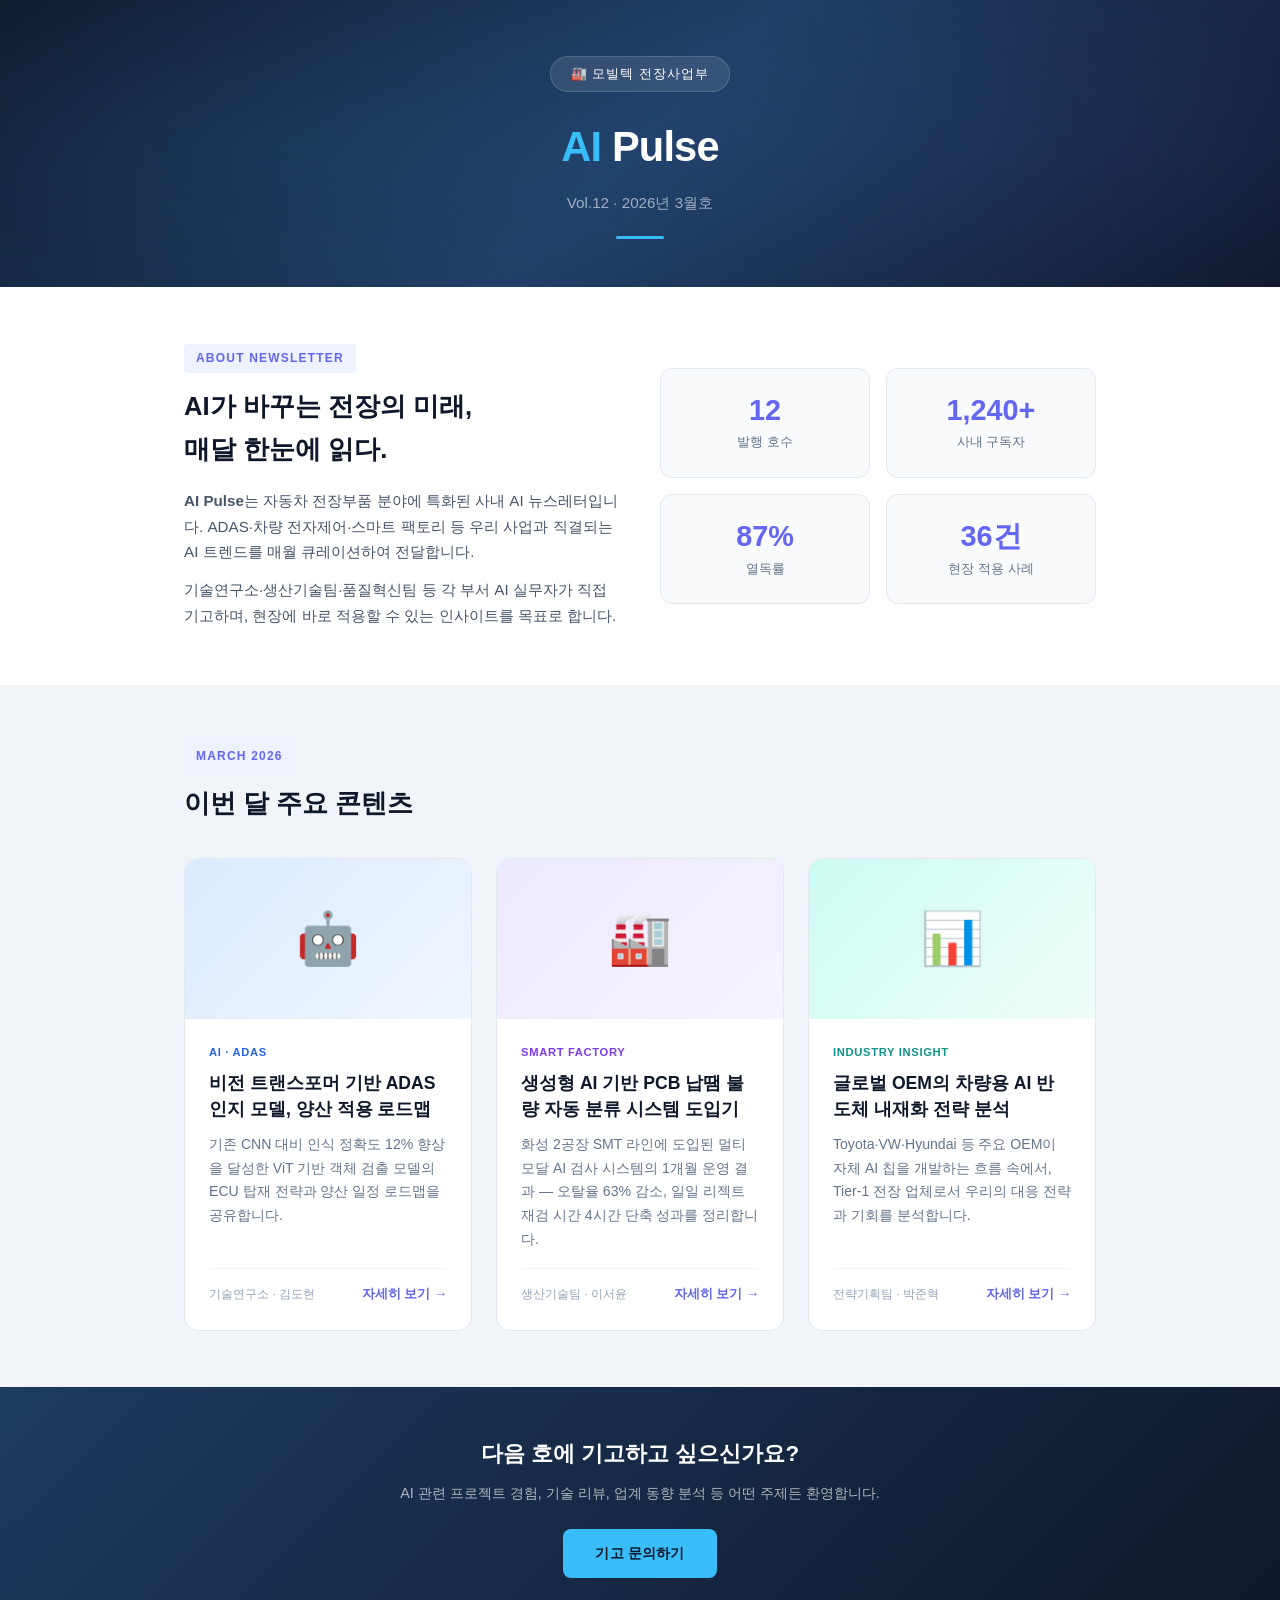
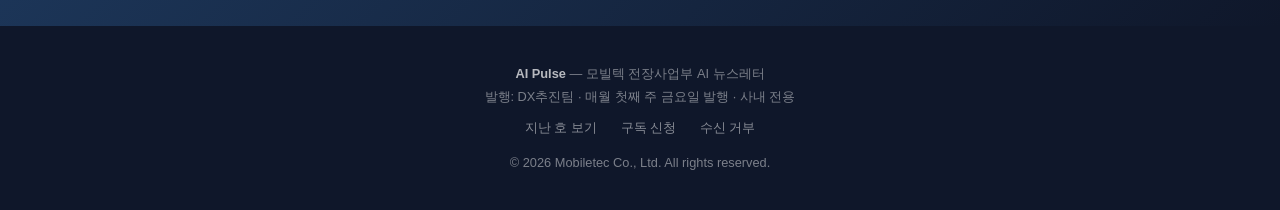
==== html2/html2-claude.html @ 7754fbe0 "Initial commit" ====
<!DOCTYPE html>
<html lang="ko">
<head>
  <meta charset="UTF-8">
  <meta name="viewport" content="width=device-width, initial-scale=1.0">
  <title>AI Pulse — 사내 AI 뉴스레터</title>
  <style>
    /* ===== Reset & Base ===== */
    *, *::before, *::after { margin: 0; padding: 0; box-sizing: border-box; }
    html { scroll-behavior: smooth; }
    body {
      font-family: 'Pretendard', 'Segoe UI', 'Apple SD Gothic Neo', sans-serif;
      color: #1e293b;
      background: #f1f5f9;
      line-height: 1.7;
      -webkit-font-smoothing: antialiased;
    }

    /* ===== Layout Utility ===== */
    .inner { max-width: 960px; margin: 0 auto; padding: 0 24px; }

    /* ===== Header ===== */
    header {
      background: linear-gradient(135deg, #0f172a 0%, #1e3a5f 50%, #0f172a 100%);
      color: #ffffff;
      padding: 56px 24px 48px;
      text-align: center;
      position: relative;
      overflow: hidden;
    }
    header::before {
      content: '';
      position: absolute;
      top: -60%; left: -20%;
      width: 140%; height: 220%;
      background: radial-gradient(ellipse at 30% 50%, rgba(56,189,248,0.08) 0%, transparent 60%),
                  radial-gradient(ellipse at 70% 50%, rgba(99,102,241,0.07) 0%, transparent 60%);
      pointer-events: none;
    }
    header .logo-badge {
      display: inline-block;
      background: rgba(255,255,255,0.1);
      border: 1px solid rgba(255,255,255,0.15);
      border-radius: 40px;
      padding: 6px 20px;
      font-size: 0.8rem;
      letter-spacing: 0.08em;
      text-transform: uppercase;
      margin-bottom: 20px;
      backdrop-filter: blur(4px);
    }
    header h1 {
      font-size: 2.6rem;
      font-weight: 800;
      letter-spacing: -0.02em;
      margin-bottom: 8px;
      position: relative;
    }
    header h1 span { color: #38bdf8; }
    header .edition {
      font-size: 0.95rem;
      color: rgba(255,255,255,0.6);
      font-weight: 400;
    }
    .header-divider {
      width: 48px; height: 3px;
      background: #38bdf8;
      border-radius: 2px;
      margin: 20px auto 0;
    }

    /* ===== Section Common ===== */
    section { padding: 56px 24px; }
    .section-label {
      display: inline-block;
      font-size: 0.75rem;
      font-weight: 700;
      text-transform: uppercase;
      letter-spacing: 0.1em;
      color: #6366f1;
      background: #eef2ff;
      border-radius: 4px;
      padding: 4px 12px;
      margin-bottom: 12px;
    }
    .section-title {
      font-size: 1.6rem;
      font-weight: 700;
      margin-bottom: 16px;
      color: #0f172a;
    }

    /* ===== Intro Section ===== */
    .intro { background: #ffffff; }
    .intro-grid {
      display: grid;
      grid-template-columns: 1fr 1fr;
      gap: 40px;
      align-items: center;
    }
    .intro-text p {
      color: #475569;
      font-size: 0.95rem;
      margin-bottom: 12px;
    }
    .intro-text p:last-child { margin-bottom: 0; }
    .intro-stats {
      display: grid;
      grid-template-columns: 1fr 1fr;
      gap: 16px;
    }
    .stat-card {
      background: #f8fafc;
      border: 1px solid #e2e8f0;
      border-radius: 12px;
      padding: 24px 20px;
      text-align: center;
    }
    .stat-card .number {
      font-size: 1.8rem;
      font-weight: 800;
      color: #6366f1;
      line-height: 1.2;
    }
    .stat-card .label {
      font-size: 0.8rem;
      color: #64748b;
      margin-top: 4px;
    }

    /* ===== Contents Section ===== */
    .contents { background: #f1f5f9; }
    .card-grid {
      display: grid;
      grid-template-columns: repeat(3, 1fr);
      gap: 24px;
      margin-top: 32px;
    }
    .card {
      background: #ffffff;
      border-radius: 14px;
      overflow: hidden;
      border: 1px solid #e2e8f0;
      display: flex;
      flex-direction: column;
      transition: box-shadow 0.2s ease;
    }
    .card:hover { box-shadow: 0 8px 30px rgba(0,0,0,0.08); }
    .card-thumb {
      height: 160px;
      display: flex;
      align-items: center;
      justify-content: center;
      font-size: 3.2rem;
      position: relative;
    }
    .card-thumb.theme-blue   { background: linear-gradient(135deg, #dbeafe, #eff6ff); }
    .card-thumb.theme-violet { background: linear-gradient(135deg, #ede9fe, #f5f3ff); }
    .card-thumb.theme-teal   { background: linear-gradient(135deg, #ccfbf1, #f0fdfa); }
    .card-body {
      padding: 24px;
      flex: 1;
      display: flex;
      flex-direction: column;
    }
    .card-tag {
      font-size: 0.7rem;
      font-weight: 700;
      text-transform: uppercase;
      letter-spacing: 0.06em;
      margin-bottom: 8px;
    }
    .card-tag.blue   { color: #2563eb; }
    .card-tag.violet { color: #7c3aed; }
    .card-tag.teal   { color: #0d9488; }
    .card-body h3 {
      font-size: 1.1rem;
      font-weight: 700;
      margin-bottom: 10px;
      color: #0f172a;
      line-height: 1.5;
    }
    .card-body p {
      font-size: 0.88rem;
      color: #64748b;
      flex: 1;
      line-height: 1.7;
    }
    .card-meta {
      margin-top: 16px;
      padding-top: 14px;
      border-top: 1px solid #f1f5f9;
      display: flex;
      justify-content: space-between;
      align-items: center;
      font-size: 0.78rem;
      color: #94a3b8;
    }
    .read-more {
      color: #6366f1;
      font-weight: 600;
      text-decoration: none;
      font-size: 0.82rem;
    }
    .read-more:hover { text-decoration: underline; }

    /* ===== CTA Banner ===== */
    .cta-banner {
      background: linear-gradient(135deg, #1e3a5f 0%, #0f172a 100%);
      color: #fff;
      text-align: center;
      padding: 48px 24px;
    }
    .cta-banner h2 {
      font-size: 1.4rem;
      font-weight: 700;
      margin-bottom: 8px;
    }
    .cta-banner p {
      color: rgba(255,255,255,0.65);
      font-size: 0.9rem;
      margin-bottom: 24px;
    }
    .cta-btn {
      display: inline-block;
      background: #38bdf8;
      color: #0f172a;
      font-weight: 700;
      font-size: 0.9rem;
      padding: 12px 32px;
      border-radius: 8px;
      text-decoration: none;
      letter-spacing: 0.01em;
    }
    .cta-btn:hover { background: #7dd3fc; }

    /* ===== Footer ===== */
    footer {
      background: #0f172a;
      color: rgba(255,255,255,0.45);
      padding: 36px 24px;
      text-align: center;
      font-size: 0.8rem;
      line-height: 1.8;
    }
    footer strong { color: rgba(255,255,255,0.7); }
    footer .footer-links { margin-top: 8px; }
    footer .footer-links a {
      color: rgba(255,255,255,0.5);
      text-decoration: none;
      margin: 0 10px;
    }
    footer .footer-links a:hover { color: #38bdf8; }

    /* ===== Responsive ===== */
    @media (max-width: 768px) {
      header h1 { font-size: 1.8rem; }
      .intro-grid { grid-template-columns: 1fr; gap: 32px; }
      .card-grid { grid-template-columns: 1fr; }
    }
    @media (min-width: 769px) and (max-width: 1024px) {
      .card-grid { grid-template-columns: repeat(2, 1fr); }
    }
  </style>
</head>
<body>

  <!-- ========== HEADER ========== -->
  <header>
    <div class="inner">
      <div class="logo-badge">🏭 모빌텍 전장사업부</div>
      <h1><span>AI</span> Pulse</h1>
      <p class="edition">Vol.12 · 2026년 3월호</p>
      <div class="header-divider"></div>
    </div>
  </header>

  <!-- ========== MAIN ========== -->
  <main>

    <!-- ── Intro ── -->
    <section class="intro">
      <div class="inner intro-grid">
        <div class="intro-text">
          <span class="section-label">About Newsletter</span>
          <h2 class="section-title">AI가 바꾸는 전장의 미래,<br>매달 한눈에 읽다.</h2>
          <p>
            <strong>AI Pulse</strong>는 자동차 전장부품 분야에 특화된 사내 AI 뉴스레터입니다.
            ADAS·차량 전자제어·스마트 팩토리 등 우리 사업과 직결되는 AI 트렌드를
            매월 큐레이션하여 전달합니다.
          </p>
          <p>
            기술연구소·생산기술팀·품질혁신팀 등 각 부서 AI 실무자가 직접 기고하며,
            현장에 바로 적용할 수 있는 인사이트를 목표로 합니다.
          </p>
        </div>
        <div class="intro-stats">
          <div class="stat-card">
            <div class="number">12</div>
            <div class="label">발행 호수</div>
          </div>
          <div class="stat-card">
            <div class="number">1,240+</div>
            <div class="label">사내 구독자</div>
          </div>
          <div class="stat-card">
            <div class="number">87%</div>
            <div class="label">열독률</div>
          </div>
          <div class="stat-card">
            <div class="number">36건</div>
            <div class="label">현장 적용 사례</div>
          </div>
        </div>
      </div>
    </section>

    <!-- ── This Month's Contents ── -->
    <section class="contents">
      <div class="inner">
        <span class="section-label">March 2026</span>
        <h2 class="section-title">이번 달 주요 콘텐츠</h2>

        <div class="card-grid">

          <!-- Card 1 -->
          <article class="card">
            <div class="card-thumb theme-blue">🤖</div>
            <div class="card-body">
              <span class="card-tag blue">AI · ADAS</span>
              <h3>비전 트랜스포머 기반 ADAS 인지 모델, 양산 적용 로드맵</h3>
              <p>
                기존 CNN 대비 인식 정확도 12% 향상을 달성한 ViT 기반 객체 검출 모델의
                ECU 탑재 전략과 양산 일정 로드맵을 공유합니다.
              </p>
              <div class="card-meta">
                <span>기술연구소 · 김도현</span>
                <a href="#" class="read-more">자세히 보기 →</a>
              </div>
            </div>
          </article>

          <!-- Card 2 -->
          <article class="card">
            <div class="card-thumb theme-violet">🏭</div>
            <div class="card-body">
              <span class="card-tag violet">Smart Factory</span>
              <h3>생성형 AI 기반 PCB 납땜 불량 자동 분류 시스템 도입기</h3>
              <p>
                화성 2공장 SMT 라인에 도입된 멀티모달 AI 검사 시스템의 1개월 운영 결과 —
                오탈율 63% 감소, 일일 리젝트 재검 시간 4시간 단축 성과를 정리합니다.
              </p>
              <div class="card-meta">
                <span>생산기술팀 · 이서윤</span>
                <a href="#" class="read-more">자세히 보기 →</a>
              </div>
            </div>
          </article>

          <!-- Card 3 -->
          <article class="card">
            <div class="card-thumb theme-teal">📊</div>
            <div class="card-body">
              <span class="card-tag teal">Industry Insight</span>
              <h3>글로벌 OEM의 차량용 AI 반도체 내재화 전략 분석</h3>
              <p>
                Toyota·VW·Hyundai 등 주요 OEM이 자체 AI 칩을 개발하는 흐름 속에서,
                Tier-1 전장 업체로서 우리의 대응 전략과 기회를 분석합니다.
              </p>
              <div class="card-meta">
                <span>전략기획팀 · 박준혁</span>
                <a href="#" class="read-more">자세히 보기 →</a>
              </div>
            </div>
          </article>

        </div>
      </div>
    </section>

    <!-- ── CTA ── -->
    <section class="cta-banner">
      <div class="inner">
        <h2>다음 호에 기고하고 싶으신가요?</h2>
        <p>AI 관련 프로젝트 경험, 기술 리뷰, 업계 동향 분석 등 어떤 주제든 환영합니다.</p>
        <a href="mailto:ai-pulse@mobiletec.co.kr" class="cta-btn">기고 문의하기</a>
      </div>
    </section>

  </main>

  <!-- ========== FOOTER ========== -->
  <footer>
    <div class="inner">
      <p><strong>AI Pulse</strong> — 모빌텍 전장사업부 AI 뉴스레터</p>
      <p>발행: DX추진팀 · 매월 첫째 주 금요일 발행 · 사내 전용</p>
      <div class="footer-links">
        <a href="#">지난 호 보기</a>
        <a href="#">구독 신청</a>
        <a href="#">수신 거부</a>
      </div>
      <p style="margin-top: 12px;">© 2026 Mobiletec Co., Ltd. All rights reserved.</p>
    </div>
  </footer>

</body>
</html>
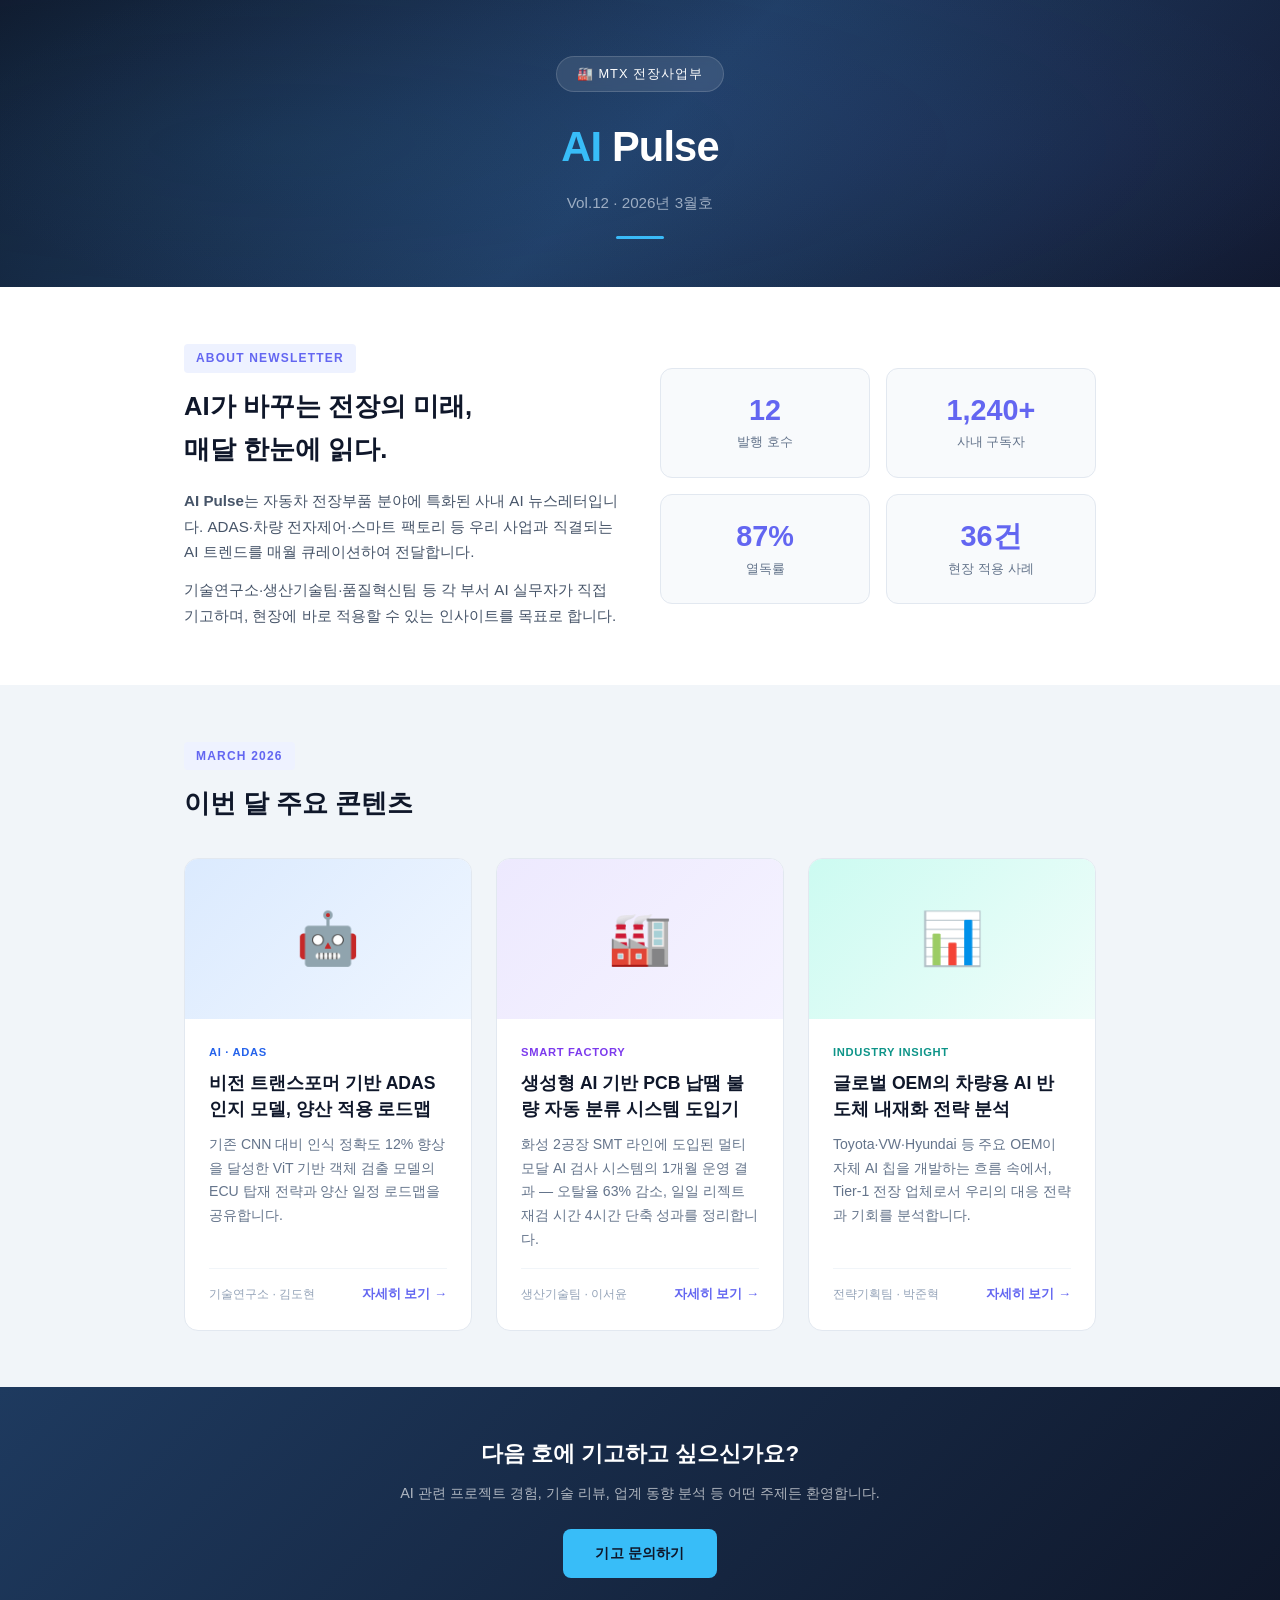
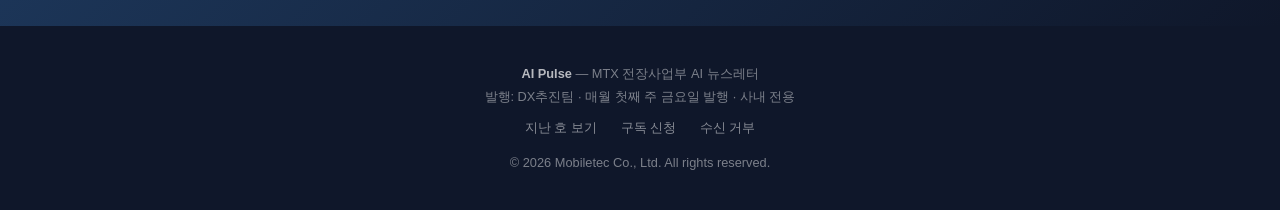
==== commit ec8a1e93: "Update overview intro and add websearch2 comparison" ====
--- a/html2/html2-claude.html
+++ b/html2/html2-claude.html
@@ -268,7 +268,7 @@
   <!-- ========== HEADER ========== -->
   <header>
     <div class="inner">
-      <div class="logo-badge">🏭 모빌텍 전장사업부</div>
+      <div class="logo-badge">🏭 MTX 전장사업부</div>
       <h1><span>AI</span> Pulse</h1>
       <p class="edition">Vol.12 · 2026년 3월호</p>
       <div class="header-divider"></div>
@@ -392,7 +392,7 @@
   <!-- ========== FOOTER ========== -->
   <footer>
     <div class="inner">
-      <p><strong>AI Pulse</strong> — 모빌텍 전장사업부 AI 뉴스레터</p>
+      <p><strong>AI Pulse</strong> — MTX 전장사업부 AI 뉴스레터</p>
       <p>발행: DX추진팀 · 매월 첫째 주 금요일 발행 · 사내 전용</p>
       <div class="footer-links">
         <a href="#">지난 호 보기</a>
